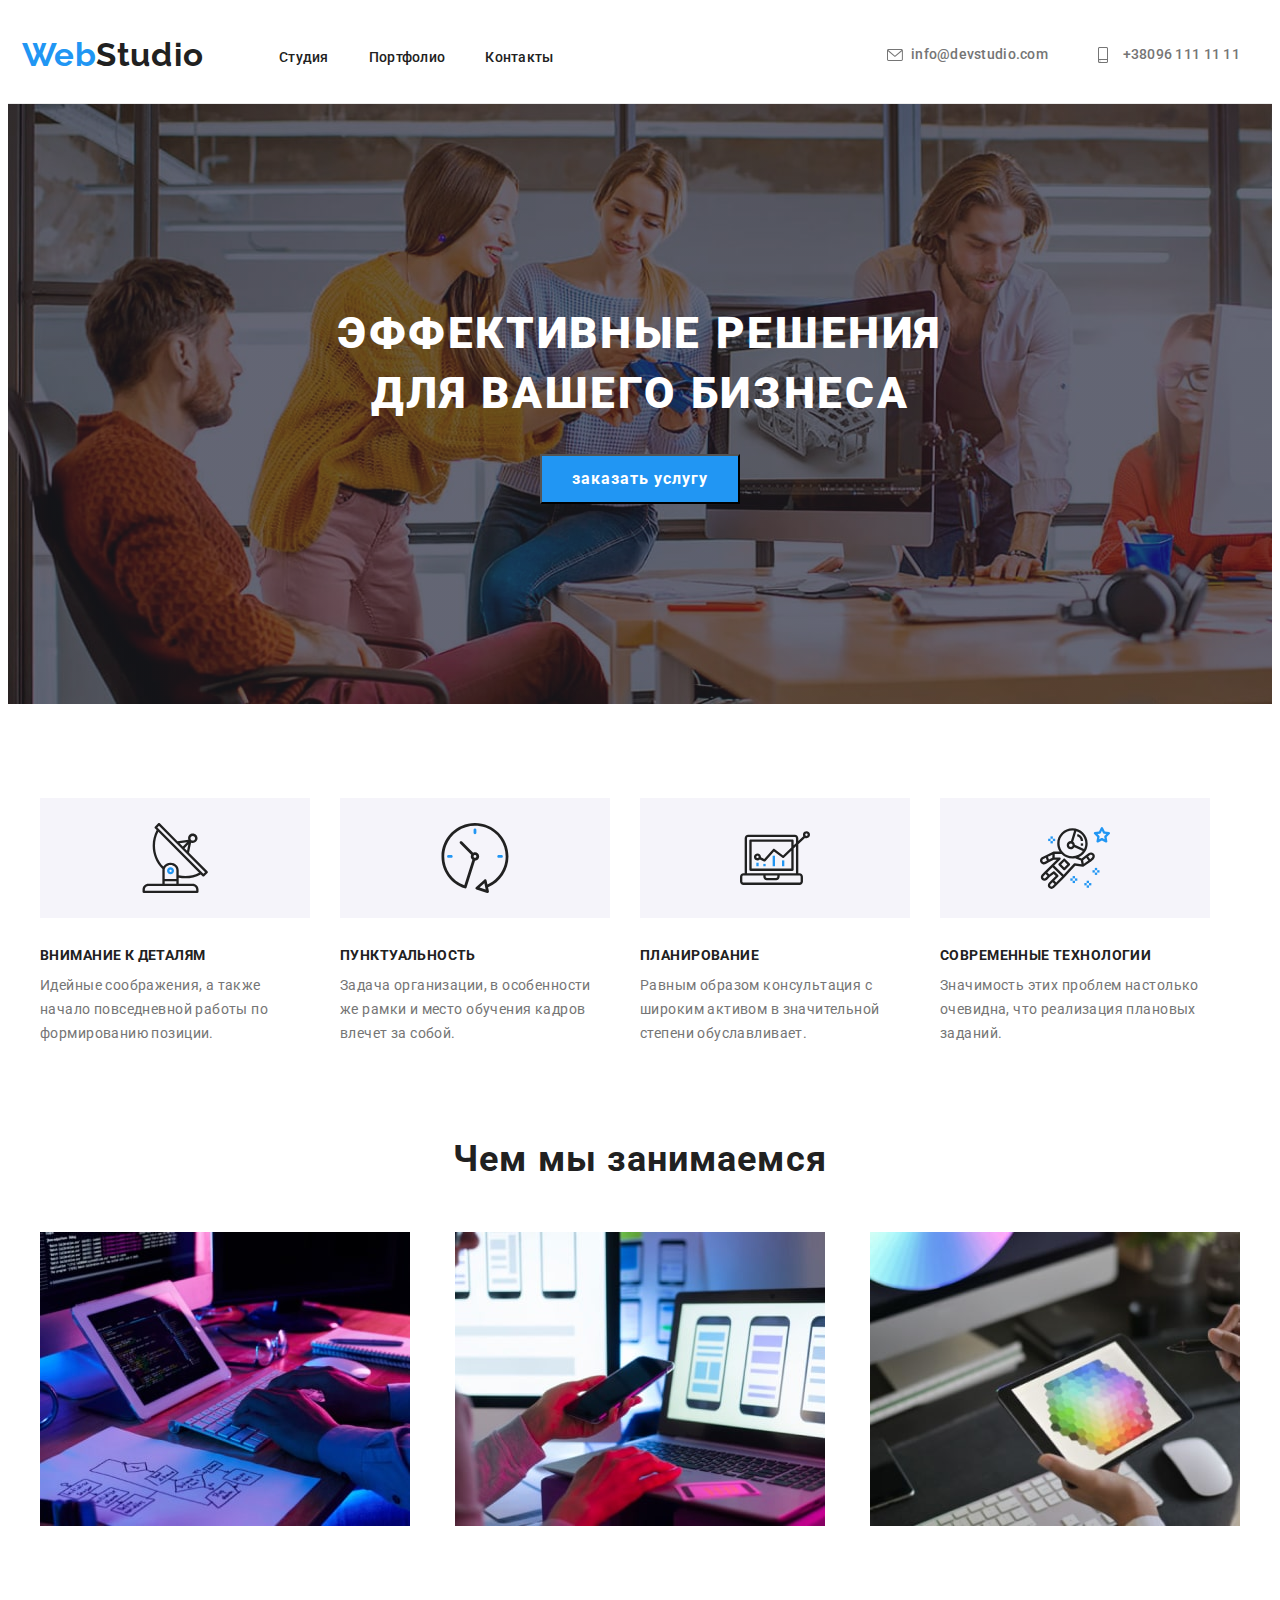
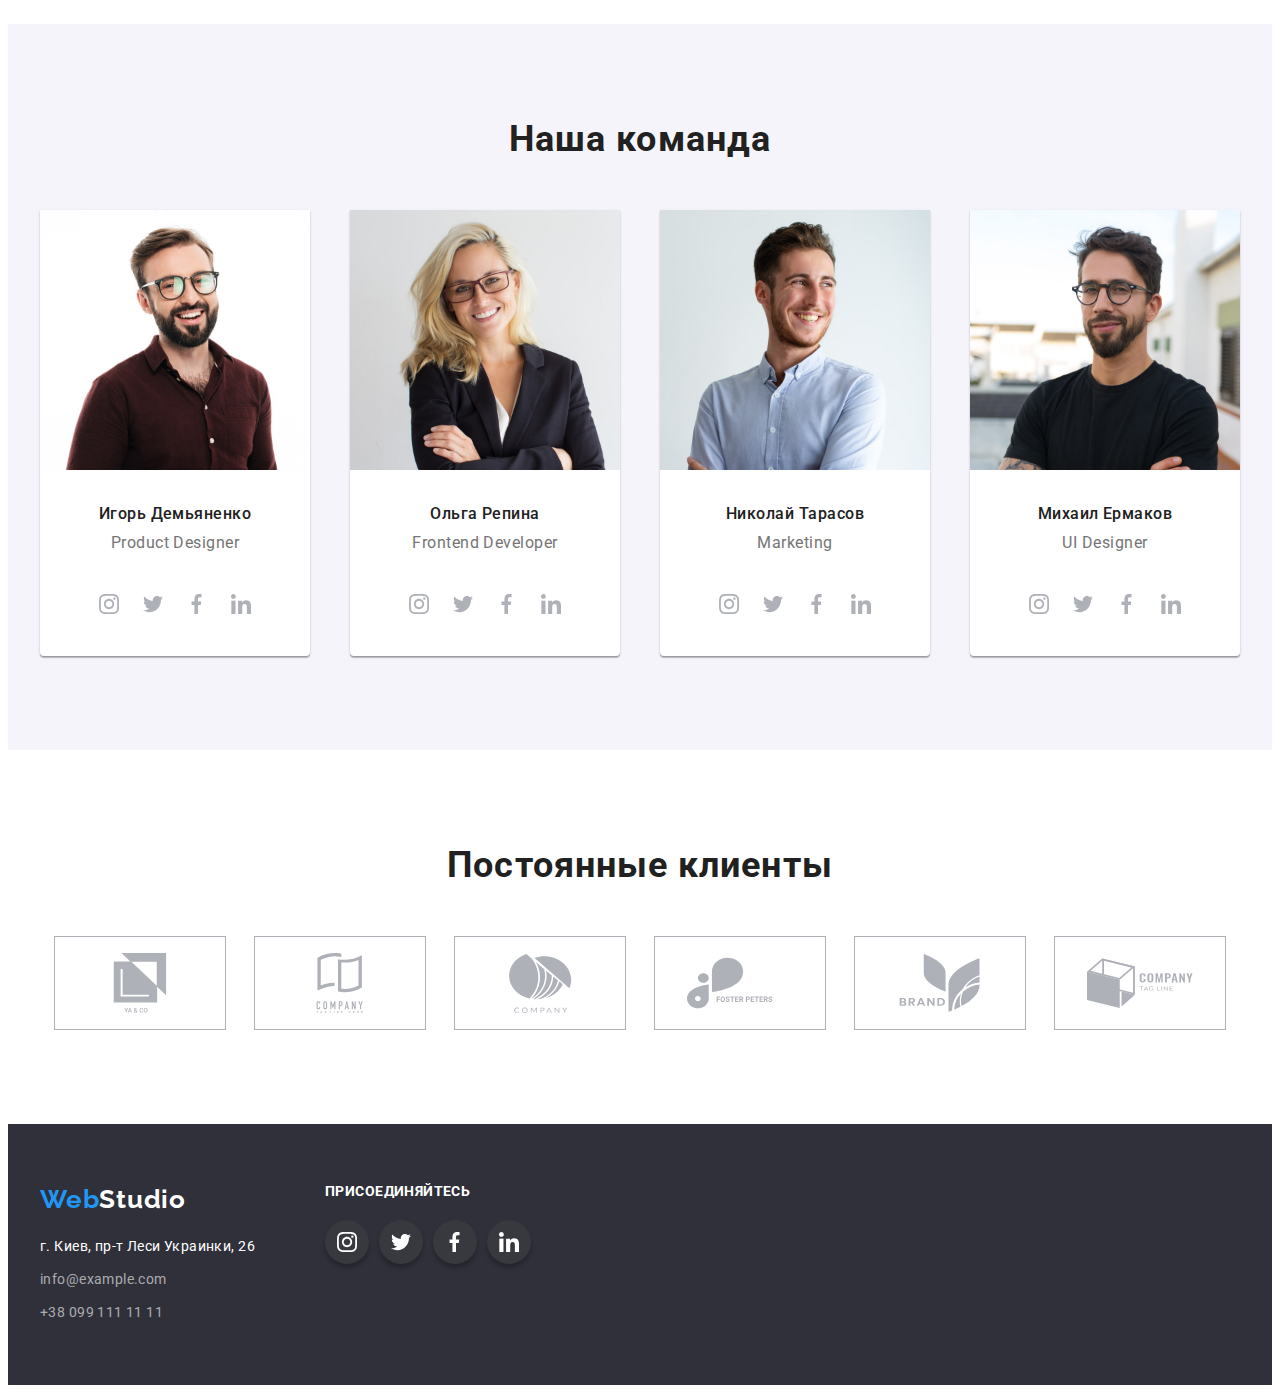
==== index.html @ 442c3318 "Скопіювала файли і підключила модал" ====
<!DOCTYPE html>
<html lang="ru">
<head>
    <meta charset="UTF-8">
    <meta http-equiv="X-UA-Compatible" content="IE=edge">
    <meta name="viewport" content="width=device-width, initial-scale=1.0">
    <title>Document</title>
    <link rel="preconnect" href="https://fonts.googleapis.com">
    <link rel="preconnect" href="https://fonts.gstatic.com" crossorigin>
    <link href="https://fonts.googleapis.com/css2?family=Raleway:wght@700&family=Roboto:wght@400;500;700;900&display=swap" rel="stylesheet">
    <link rel="stylesheet" href="https://cdnjs.cloudflare.com/ajax/libs/modern-normalize/1.1.0/modern-normalize.min.css"
                integrity="sha512-wpPYUAdjBVSE4KJnH1VR1HeZfpl1ub8YT/NKx4PuQ5NmX2tKuGu6U/JRp5y+Y8XG2tV+wKQpNHVUX03MfMFn9Q=="
                crossorigin="anonymous" referrerpolicy="no-referrer" />
    <link rel="stylesheet" href="./css/style.css"/>
</head>
<body>
        <!--page header-->
    <header class="header">
                <!-- Main navigation -->
        <div class="container">
        <nav class="header-navigation">
            <a class="header-logo link" lang="en" href="./index.html"><span>Web</span>Studio</a>
            <div class="main-navigation">
            <ul class="header-list list">
                <li class="header-item">
                   <a class="header-link link" href="./index.html">Студия</a>  
                </li>
                <li class="header-item">
                    <a class="header-link link" href="./portfolio.html">Портфолио</a> 
                </li>
                <li class="header-item">
                    <a class="header-link link" href="">Контакты</a> 
                </li>
            </ul>
            </div>
        </nav>
        <div class="header-right">
            <a class="header-mail header-link link" href="mailgo:info@devstudio.com">
                <svg class="icon-mail" width="16" height="12">
                    <use href="./img/sprite.svg#icon-envelope-hover">
                    </use>
                </svg>
                info@devstudio.com</a>
            <a class="header-tel header-link link" href="tell:+380961111111">
                <svg class="icon-tel" width="10" height="16">
                    <use href="./img/sprite.svg#icon-smartphone">
                    </use>
                </svg> +38096 111 11 11</a>
        </div>
        </div>
    </header>
        <!-- unique page content -->
    <main>
        <!-- hero -->
        <section class="hero">
            <div class="container hero-container">
                <h1 class="hero-title">Эффективные решения для вашего бизнеса</h1>
                <button class="hero-button btn" type="button">заказать услугу</button>
            </div>
        </section>
        <!-- features section -->
        <section class="features">
            <div class="container features-container">
            <ul class="features-list list">
                <li class="features-items">
                    <div class="container-icon-feature">
                        <svg class="icon-features" width="70" height="70">
                            <use href="./img/sprite.svg#icon-antenna">
                            </use>
                        </svg>
                    </div>
                    <h3 class="features-title">Внимание к деталям</h3>
                    <p class="features-text">Идейные соображения, а также начало повседневной работы по формированию позиции.</p>
                </li>
                <li class="features-items">
                    <div class="container-icon-feature">
                        <svg class="icon-features" width="70" height="70">
                            <use href="./img/sprite.svg#icon-clock">
                            </use>
                        </svg>
                    </div>
                    <h3 class="features-title">Пунктуальность</h3> 
                    <p class="features-text">Задача организации, в особенности же рамки и место обучения кадров влечет за собой.</p>
                </li>
                <li class="features-items">
                    <div class="container-icon-feature">
                        <svg class="icon-features" width="70" height="70">
                            <use href="./img/sprite.svg#icon-diagram">
                            </use>
                        </svg>
                    </div>
                    <h3 class="features-title">Планирование</h3>  
                    <p class="features-text">Равным образом консультация с широким активом в значительной степени обуславливает.</p>
                </li>
                <li class="features-items">
                    <div class="container-icon-feature">
                        <svg class="icon-features" width="70" height="70">
                            <use href="./img/sprite.svg#icon-astronaut">
                            </use>
                        </svg>
                    </div>
                    <h3 class="features-title">Современные технологии</h3>
                    <p class="features-text">Значимость этих проблем настолько очевидна, что реализация плановых заданий.</p> 
                </li>
            </ul>
            </div>     
        </section>
        <!-- images section -->
        <section class="images">
            <div class="container images-container">
            <h2 class="images-title">Чем мы занимаемся</h2>
            <ul class="images-list list">
                <li class="images-item"><img src="./img/img1-min.jpg" alt="Блок схема і процес написання коду" Width="370" Height="294"></li>
                <li class="images-item"><img src="./img/img2-min.jpg" alt="Смартфон підключений до ноутбука" Width="370" Height="294"></li>
                <li class="images-item"><img src="./img/img3-min.jpg" alt="Кольорова палітра на планшеті" Width="370" Height="294"></li>
            </ul>
        </div>
        </section>
        <!-- team section -->
        <section class="team-section">
            <div class="container team-container">
            <h2 class="team-title">Наша команда</h2>
            <ul class="team-list list">
                <li class="team-item">
                    <img src="./img/img-min.jpg" alt="Игорь Демьяненко" width="270" height="260">
                    <div class="team-name-container">
                        <h3 class="team-name">Игорь Демьяненко</h3>
                        <p class="team-position" lang="en">Product Designer</p>
                    </div>
                    <ul class="icon-list list">
                        <li>
                            <a class="icon-group"a class="icon-group" href="https://www.instagram.com"><svg class="group" width="20" height="20">
                                <use href="./img/sprite.svg#icon-instagram">
                                </use>
                            </svg></a>
                        </li>
                        <li>
                            <a class="icon-group" href="https://www.twitter.com"><svg class="group" width="20" height="20">
                                <use href="./img/sprite.svg#icon-twitter">
                                </use>
                            </svg></a>
                        </li>
                        <li>
                            <a class="icon-group" href="https://www.facebook.com"><svg class="group" width="20" height="20">
                                <use href="./img/sprite.svg#icon-Vector">
                                </use>
                            </svg></a>
                        </li>
                        <li>
                            <a class="icon-group" href="https://www.linkedin.com"><svg class="group" width="20" height="20">
                                <use href="./img/sprite.svg#icon-linkedin">
                                </use>
                            </svg></a>
                        </li>
                    </ul>
                </li>
                <li class="team-item">
                    <img src="./img/img4-min.jpg" alt="Ольга Репина" width="270" height="260">
                    <div class="team-name-container">
                        <h3 class="team-name">Ольга Репина</h3>
                        <p class="team-position" lang="en">Frontend Developer</p>
                    </div>
                    <ul class="icon-list list">
                        <li>
                            <a class="icon-group" href="https://www.instagram.com"><svg class="group" width="20" height="20">
                                <use href="./img/sprite.svg#icon-instagram">
                                </use>
                            </svg></a>
                        </li>
                        <li>
                            <a class="icon-group" href="https://www.twitter.com"><svg class="group" width="20" height="20">
                                <use href="./img/sprite.svg#icon-twitter">
                                </use>
                            </svg></a>
                        </li>
                        <li>
                            <a class="icon-group" href="https://www.facebook.com"><svg class="group" width="20" height="20">
                                <use href="./img/sprite.svg#icon-Vector">
                                </use>
                            </svg></a>
                        </li>
                        <li>
                            <a class="icon-group" href="https://www.linkedin.com"><svg class="group" width="20" height="20">
                                <use href="./img/sprite.svg#icon-linkedin">
                                </use>
                            </svg></a>
                        </li>
                    </ul>
                </li>
                <li class="team-item">
                    <img src="./img/img5-min.jpg" alt="Николай-Тарасов" width="270" height="260">
                    <div class="team-name-container">
                        <h3 class="team-name">Николай Тарасов</h3>
                        <p class="team-position">Marketing</p>
                    </div>
                    <ul class="icon-list list">
                        <li>
                            <a class="icon-group" href="https://www.instagram.com"><svg class="group" width="20" height="20">
                                <use href="./img/sprite.svg#icon-instagram">
                                </use>
                            </svg></a>
                        </li>
                        <li>
                            <a class="icon-group" href="https://www.twitter.com"><svg class="group" width="20" height="20">
                                <use href="./img/sprite.svg#icon-twitter">
                                </use>
                            </svg></a>
                        </li>
                        <li>
                            <a class="icon-group" href="https://www.facebook.com"><svg class="group" width="20" height="20">
                                <use href="./img/sprite.svg#icon-Vector">
                                </use>
                            </svg></a>
                        </li>
                        <li>
                            <a class="icon-group" href="https://www.linkedin.com"><svg class="group" width="20" height="20">
                                <use href="./img/sprite.svg#icon-linkedin">
                                </use>
                            </svg></a>
                        </li>
                    </ul>
                </li>
                <li class="team-item">
                    <img src="./img/img6-min.jpg" alt="Михаил Ермаков" width="270" height="260">
                    <div class="team-name-container">
                        <h3 class="team-name">Михаил Ермаков</h3>
                        <p class="team-position">UI Designer</p>
                    </div>
                    <ul class="icon-list list">
                        <li>
                            <a class="icon-group" href="https://www.instagram.com"><svg class="group" width="20" height="20">
                                <use href="./img/sprite.svg#icon-instagram">
                                </use>
                            </svg></a>
                        </li>
                        <li>
                            <a class="icon-group" href="https://www.twitter.com"><svg class="group" width="20" height="20">
                                <use href="./img/sprite.svg#icon-twitter">
                                </use>
                            </svg></a>
                        </li>
                        <li>
                            <a class="icon-group" href="https://www.facebook.com"><svg class="group" width="20" height="20">
                                <use href="./img/sprite.svg#icon-Vector">
                                </use>
                            </svg></a>
                        </li>
                        <li>
                            <a class="icon-group" href="https://www.linkedin.com"><svg class="group" width="20" height="20">
                                <use href="./img/sprite.svg#icon-linkedin">
                                </use>
                            </svg></a>
                        </li>
                    </ul>
                </li>
            </ul>
        </div>
        </section>
        <section>
            <div class="container-customers container">
                <h2 class="customers-tittle">Постоянные клиенты</h2>
                <ul class="customers-list list">
                    <li class="customers-item">
                        <a class="icon-group-customers" href="">
                            <svg class="group" width="106" height="60";><use href="./img/sprite.svg#icon-group2"></use></svg>
                        </a>
                    </li>
                    <li class="customers-item">
                        <a class="icon-group-customers" href="">
                            <svg class="group" width="106" height="60"><use href="./img/sprite.svg#icon-group3"></use></svg>
                        </a>
                    </li>
                    <li class="customers-item">
                        <a class="icon-group-customers" href="">
                            <svg class="group" width="106" height="60"><use href="./img/sprite.svg#icon-group4"></use></svg>
                        </a>
                    </li>
                    <li class="customers-item">
                        <a class="icon-group-customers" href="">
                            <svg class="group" width="106" height="60"><use href="./img/sprite.svg#icon-group5"></use></svg>
                        </a>
                    </li>
                    <li class="customers-item">
                        <a class="icon-group-customers" href="">
                            <svg class="group" width="106" height="60"><use href="./img/sprite.svg#icon-group6"></use></svg>
                        </a>
                    </li>
                    <li class="customers-item">
                        <a class="icon-group-customers" href="">
                            <svg class="group" width="106" height="60"><use href="./img/sprite.svg#icon-group7"></use></svg>
                        </a>
                    </li>
                </ul>
            </div>
        </section>
    </main>
    <footer class="contacts">
        <div class="container contacts-container">
            <div class="container-footer">
                <a class="contacts-logo link" lang="en" href="./index.html"><span>Web</span>Studio</a>
                <address>
                    <ul class="contacts-list list"> 
                        <li class="contacts-items"><a class="contacts-address link" href="">г. Киев, пр-т Леси Украинки, 26</a></li>
                        <li class="contacts-items"><a class="contacts-link link" href="mailgo:info@example.com">info@example.com</a></li>
                        <li class="contacts-items"><a class="contacts-link link" href="tel:+380991111111">+38 099 111 11 11</a></li>
                    </ul>
                </address>
            </div>
            <div class="container-footer-name">
                <h2 class="name-footer">присоединяйтесь</h2>
                <ul class="icon-list-footer list">
                    <li class="footer-items">
                        <a class="footer-link link" href="https://www.instagram.com"><svg class="icon-instagram icon" width="20" height="20">
                            <use href="./img/sprite.svg#icon-instagram">
                            </use>
                        </svg></a>
                    </li>
                    <li class="footer-items">
                        <a class="footer-link link" href="https://www.twitter.com"><svg class="icon-twitter icon" width="20" height="20">
                            <use href="./img/sprite.svg#icon-twitter">
                            </use>
                        </svg></a>
                    </li>
                    <li class="footer-items">
                        <a class="footer-link link" href="https://www.facebook.com"><svg class="icon-facebook icon" width="20" height="20">
                            <use href="./img/sprite.svg#icon-Vector">
                            </use>
                        </svg></a>
                    </li>
                    <li class="footer-items">
                        <a class="footer-link link" href="https://www.linkedin.com"><svg class="icon-linkedin icon" width="20" height="20">
                            <use href="./img/sprite.svg#icon-linkedin">
                            </use>
                        </svg></a>
                    </li>
                </ul>
            </div>
        </div>
    
    </footer>
    <script src="./js/modal.js"></script>
</body>
</html>
---- css/style.css ----
p, h1, h2, h3, h4 {
  margin-top: 0;
  margin-bottom: 0;
}
ul {
  margin-top: 0;
  margin-bottom: 0;
  padding-left: 0;
}
:root {
  --primery-background-color:#FFFFFF;
  --secondary-background-color:#E5E5E5;
  --hero-footer-background-color:#2F303A;
  --main-title-color: #FFFFFF;
  --secondary-title-color:  #212121;
  --main-text-color:  #757575;
  --accent-color:#2196F3;
}
body {
  font-family: "Roboto", sans-serif;
}
ul {
  margin-top: 0;
  margin-bottom: 0;
  padding-left: 0;
}
section {
  padding-top: 94px;
  padding-bottom: 94px;
}
.header {
padding-top: 32px;
padding-bottom: 32px;
display: flex;

border-bottom: 1px solid #ECECEC;
} 
.container {
  width: 1200px;
  padding-left: 15px;
  padding-right: 15px;
  margin: 0 auto;
}
.header .container {
  display: flex;
  align-items: center;
}
.header-navigation {
  display: flex;
  align-items: center;
}
.header-item:not(:last-child) {
  margin-right: 40px;
}
.list {
  list-style: none;
}
.link {
  text-decoration: none;
}

.header-logo {
  font-family: Raleway;
  font-weight: bold;
font-size: 26px;
line-height: 1.19;
letter-spacing: 0.03em;

color: var(--secondary-title-color);
margin-right: 93px;
transform: scale(1.25);
}

.main-navigation {
  width: 294px;
height: 16px;

}
.header-list {
  display: flex;
  align-items: center;
}
.header-item
.header-link {
font-weight: 500;
font-size: 14px;
line-height: 1.14;
letter-spacing: 0.02em;

color: var(--secondary-title-color);
}
.header-link:hover,
.header-link:focus {
color: var(--accent-color);
}
.header-right {
  margin-left: auto;
  display: flex;
  align-items: center;
  
}
.icon-tel,
.icon-mail {
  fill: currentColor;
}
.header-tel {
  display: flex;
  align-items: center;
font-weight: 500;
font-size: 14px;
line-height: 1.14;
letter-spacing: 0.02em;

color: var(--main-text-color);
width: 142px;
justify-content: space-between;
}
.header-mail {
  display: flex;
  align-items: center;
  font-weight: 500;
  font-size: 14px;
  line-height: 1.14;
  letter-spacing: 0.02em;
  
  color: var(--main-text-color) ;
  width: 161px;
justify-content: space-between;
  margin-right: 50px;
  }
  
.hero {
  
  display: flex;
  padding-top: 200px;
  padding-bottom: 200px;
  background-image: linear-gradient(rgba(47, 48, 58, 0.4), rgba(47, 48, 58, 0.4)),  url(../img/fon-min.jpg);
}
.hero-container {
display: flex;
flex-direction: column;
align-items: center;
justify-content: center;
}
.hero-title {
  font-weight: 900;
font-size: 44px;
line-height: 1.36;
text-align: center;
letter-spacing: 0.06em;
text-transform: uppercase;

color: var(--main-title-color);
width: 696px;
height: 120px;
}
.hero-button {
  font-family: Roboto;
font-style: normal;
  background-color: var(--accent-color);
  font-weight: bold;
font-size: 16px;
line-height: 1.87;
text-align: center;
letter-spacing: 0.06em;
cursor: pointer;

color: var(--main-title-color);
width: 200px;
height: 50px;
margin-top: 30px;
}
.features {
  background-color: var(--primery-background-color);
  display: flex;
  padding-bottom: 92px;
}
.features-container {
  display: flex;
}

.features-items:not(:last-child) {
  margin-right: 30px;
}
.features-list  {
  display: flex;

}
.features-title {
  font-weight: bold;
font-size: 14px;
line-height: 1.14;
letter-spacing: 0.03em;
text-transform: uppercase;

color: var(--secondary-title-color);
margin-bottom: 10px;
}
.features-items {
  width: 270px;
flex-direction: column;
}
.container-icon-feature {
  display: flex;
  width: 100%;
  justify-content: center;
  background-color: #F5F4FA; 
  margin-bottom: 30px;
}
.icon-features {
  display: flex;
  margin: 25px auto;
}
.features-text {
  font-size: 14px;
line-height: 1.71;
letter-spacing: 0.03em;

color: var(--main-text-color);
}
.images {
  display: flex;
  padding-top: 0px;
}
.images-list {
  display: flex;
  justify-content: space-between;
}
.images-title {
  font-weight: bold;
  font-size: 36px;
  line-height: 1.17;
  text-align: center;
  letter-spacing: 0.03em;
  
  color: var(--secondary-title-color);
  margin-bottom: 52px;
}

.team-section {
  background-color: #F5F4FA;
display: flex;
}
.team-list {
  display: flex;
  justify-content: space-between;
}
.team-title {
font-weight: bold;
font-size: 36px;
line-height: 1.17;
text-align: center;
letter-spacing: 0.03em;

color: var(--secondary-title-color);
margin-bottom: 50px;
}
.team-item {
  box-shadow: 0px 1px 3px rgba(0, 0, 0, 0.12), 0px 1px 1px rgba(0, 0, 0, 0.14), 0px 2px 1px rgba(0, 0, 0, 0.2);
border-radius: 0px 0px 4px 4px;
background-color: #FFFFFF;
}
.team-name-container {
  padding-top: 30px;
  padding-bottom: 30px;
  align-content: center;
}
.team-name {
  font-weight: 500;
font-size: 16px;
line-height: 1.19;
text-align: center;
letter-spacing: 0.03em;

color: var(--secondary-title-color);
margin-bottom: 10px;
}
.team-position {
  font-size: 16px;
line-height: 1.19;
text-align: center;
letter-spacing: 0.03em;

color: var(--main-text-color);
}
.icon-list {
  display: flex;
  width: 206px;
  justify-content: center;
  align-items: center;
  margin-left: 32px;
  margin-bottom: 30px;
}
.icon-group:hover,
.icon-group:focus {
color: var(--main-title-color);
background-color: var(--accent-color);
}
.icon-group {
  display: flex;
  color: #AFB1B8;
  width: 44px;
  height: 44px;
  justify-content: center;
  align-items: center;
  border-radius: 50%;
}
.container-customers {
justify-content: center;
align-items: flex-start;
}
.customers-tittle {
  font-weight: bold;
  font-size: 36px;
  line-height: 1.17;
  text-align: center;
  letter-spacing: 0.03em;

color: var(--secondary-title-color);
margin-bottom: 50px;
}
.customers-list {
  display: flex;
  justify-content: space-around;
}
.icon-group-customers:focus,
.icon-group-customers:hover {
  color: var(--accent-color);
  border: 1px solid var(--accent-color);
}
.icon-group-customers {
  display: flex;
  color: #AFB1B8;
  width: 170px;
  height: 92px;
  border: 1px solid #AFB1B8;
  justify-content: center;
  align-items: center;
}
.group {
  fill: currentColor;
}
/* нижня частина студії */
.contacts {
  background-color: var(--hero-footer-background-color);
display: flex;
padding-top: 60px;
padding-bottom: 60px;
}
.contacts-container {
  display: flex;   
}
.container-footer{
  flex-direction: column;
}
.contacts-address {
  font-style: normal;
  font-size: 14px;
line-height: 1.71;
letter-spacing: 0.03em;

color: var(--main-title-color);
}
.contacts-items:not(:last-child) {
  margin-bottom: 9px;
}
.contacts-link {
  font-style: normal;
  font-size: 14px;
line-height: 1.71;
letter-spacing: 0.03em;

color: rgba(255, 255, 255, 0.6);
}
.contacts-link:hover,
.contacts-link:focus {
color: var(--accent-color);
}
.contacts-logo {
  display: flex;
  font-family: Raleway;
  font-weight: bold;
font-size: 26px;
line-height: 1.19;
letter-spacing: 0.03em;

color: var(--main-title-color);
width: 145px;
height: 31px;
margin-bottom: 20px;
}
span {
  color: var(--accent-color);
}
.container-footer-name {
  display: flex;
  flex-direction: column;
  width: 206px;
  margin-left: 70px;
}
.name-footer {
  display: flex;
  margin-bottom: 20px;
  font-weight: bold;
  font-size: 14px;
  line-height: 1.14;
  letter-spacing: 0.03em;
  text-transform: uppercase;
  color: var(--primery-background-color);
}
.icon-list-footer {
  display: flex;
  width: 206px;
  justify-content: space-between;
}
.footer-items {
  display: flex;
}
.footer-items::not(:last-child) {
    margin-right: 10px;
}
.footer-link:hover,
.footer-link:focus {
  background-color: var(--accent-color);
}
  .footer-link {
    display: flex;
  color: var(--primery-background-color);
  width: 44px;
  height: 44px;
  justify-content: center;
  align-items: center;
  border-radius: 50%;
  box-shadow: 0px 4px 4px 0px #00000040;
  background-color: #38393f;
}
.icon {
  fill: currentColor;
}
/* головна портфоліо */
.portfolio-hero {
display: flex;
}

.portfolio-container {
display: flex;
flex-direction: column;
align-items: center;
}
.portfolio-hero-list {
  display: flex;
}
.portfolio-hero-item:not(:last-child) {
  margin-right: 8px;
}
.portfolio-hero-button:focus,
.portfolio-hero-button:hover {
  color: var(--main-title-color);
  background-color: var(--accent-color);
}
.portfolio-hero-button {
  font-family: Roboto;
  font-style: normal; 
  font-weight: 500;
font-size: 16px;
line-height: 1.62;
text-align: center;
letter-spacing: 0.03em;
cursor: pointer;
color: var(--secondary-title-color);
flex-direction: column;
padding: 6px 22px;
}
.our-products-list {
  display: flex;
  flex-wrap: wrap;
  margin-top: 34px;
}
.our-products-item:hover {
  background: #FFFFFF;
  box-sizing: border-box;
  box-shadow: 0px 1px 1px rgba(0, 0, 0, 0.12), 0px 4px 4px rgba(0, 0, 0, 0.06), 1px 4px 6px rgba(0, 0, 0, 0.16);
}
.our-products-item {
  border-bottom: 1px solid #EEEEEE;
  border-left: 1px solid #EEEEEE;
  border-right: 1px solid #EEEEEE;
  margin-top: 30px;
}
.our-products-item:not(:nth-child(3n)) {
  margin-right: 27px;
}
.our-title-container {
padding: 20px 24px;
}
.our-products-title {
  font-weight: bold;
font-size: 18px;
line-height: 2;
letter-spacing: 0.06em;

color: var(--secondary-title-color);
}
.our-products-text {
  font-size: 16px;
line-height: 1.87;
letter-spacing: 0.03em;

color: var(--main-text-color);

}
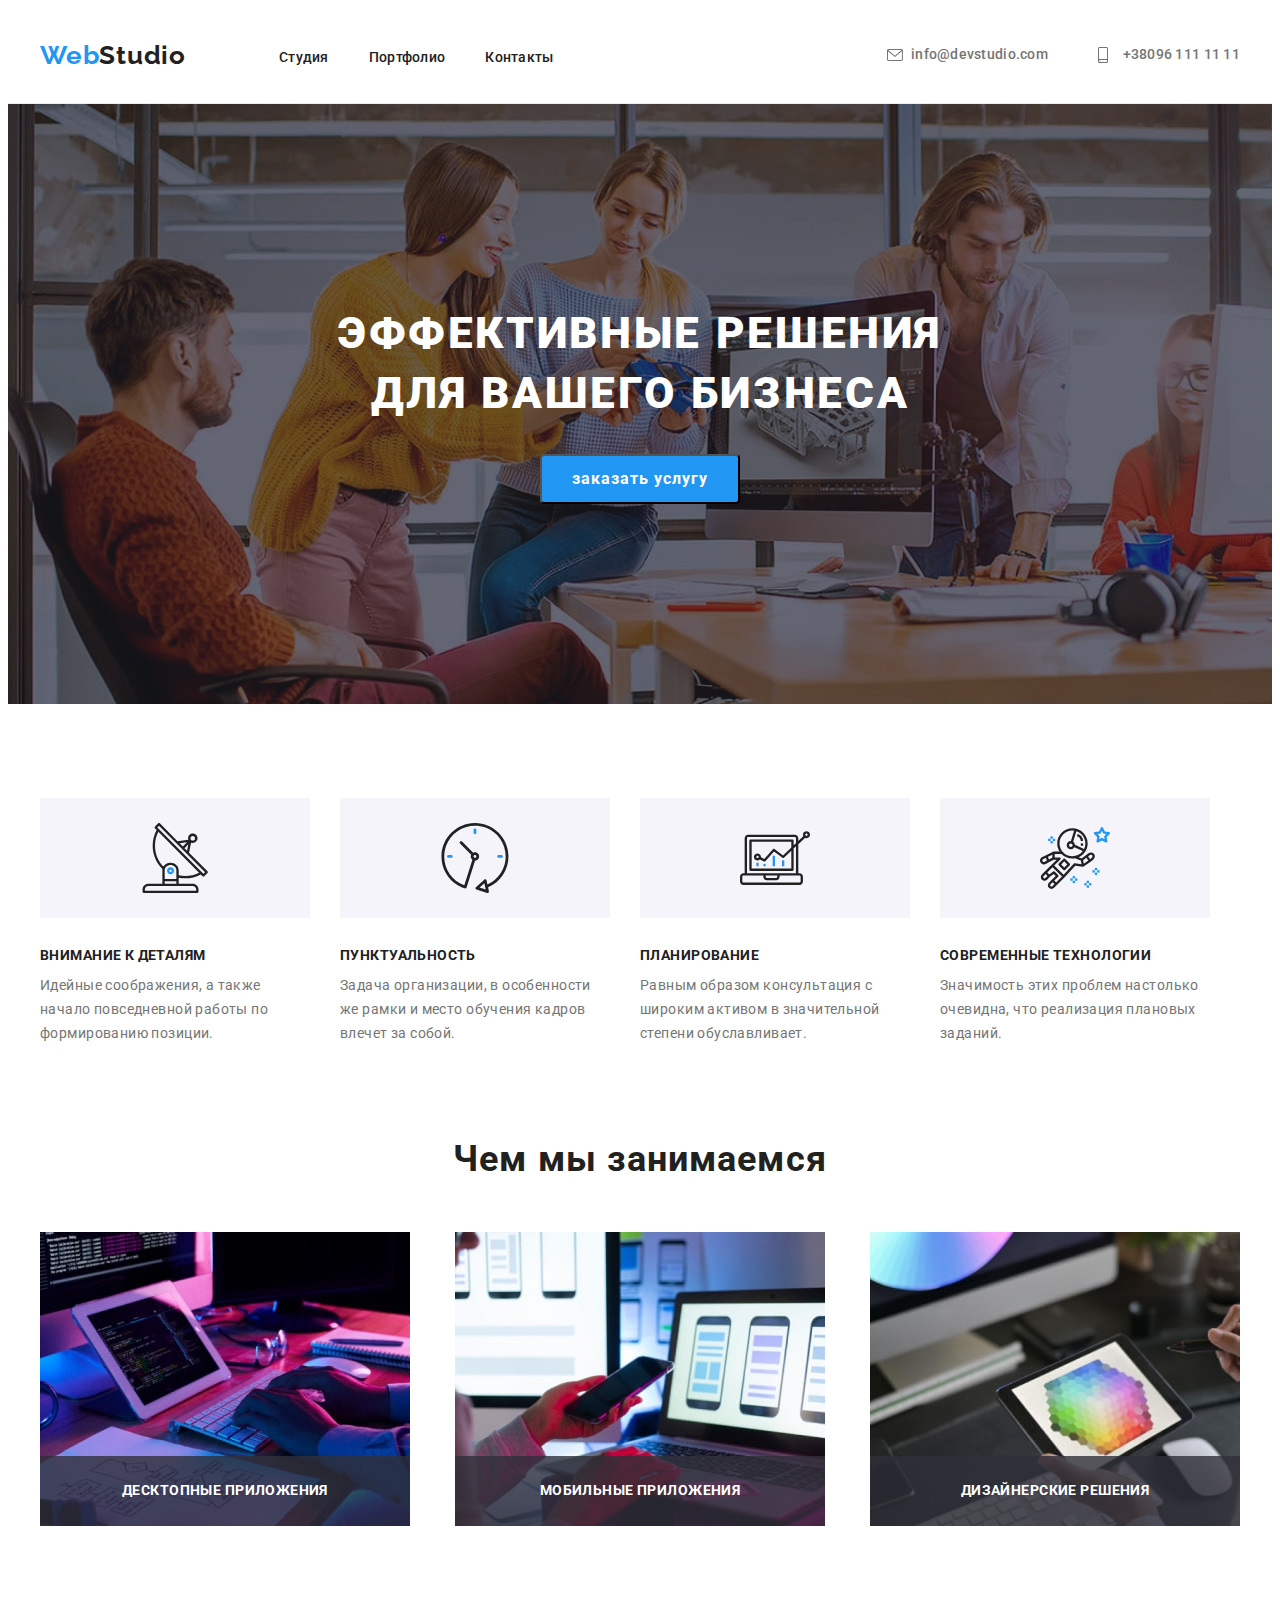
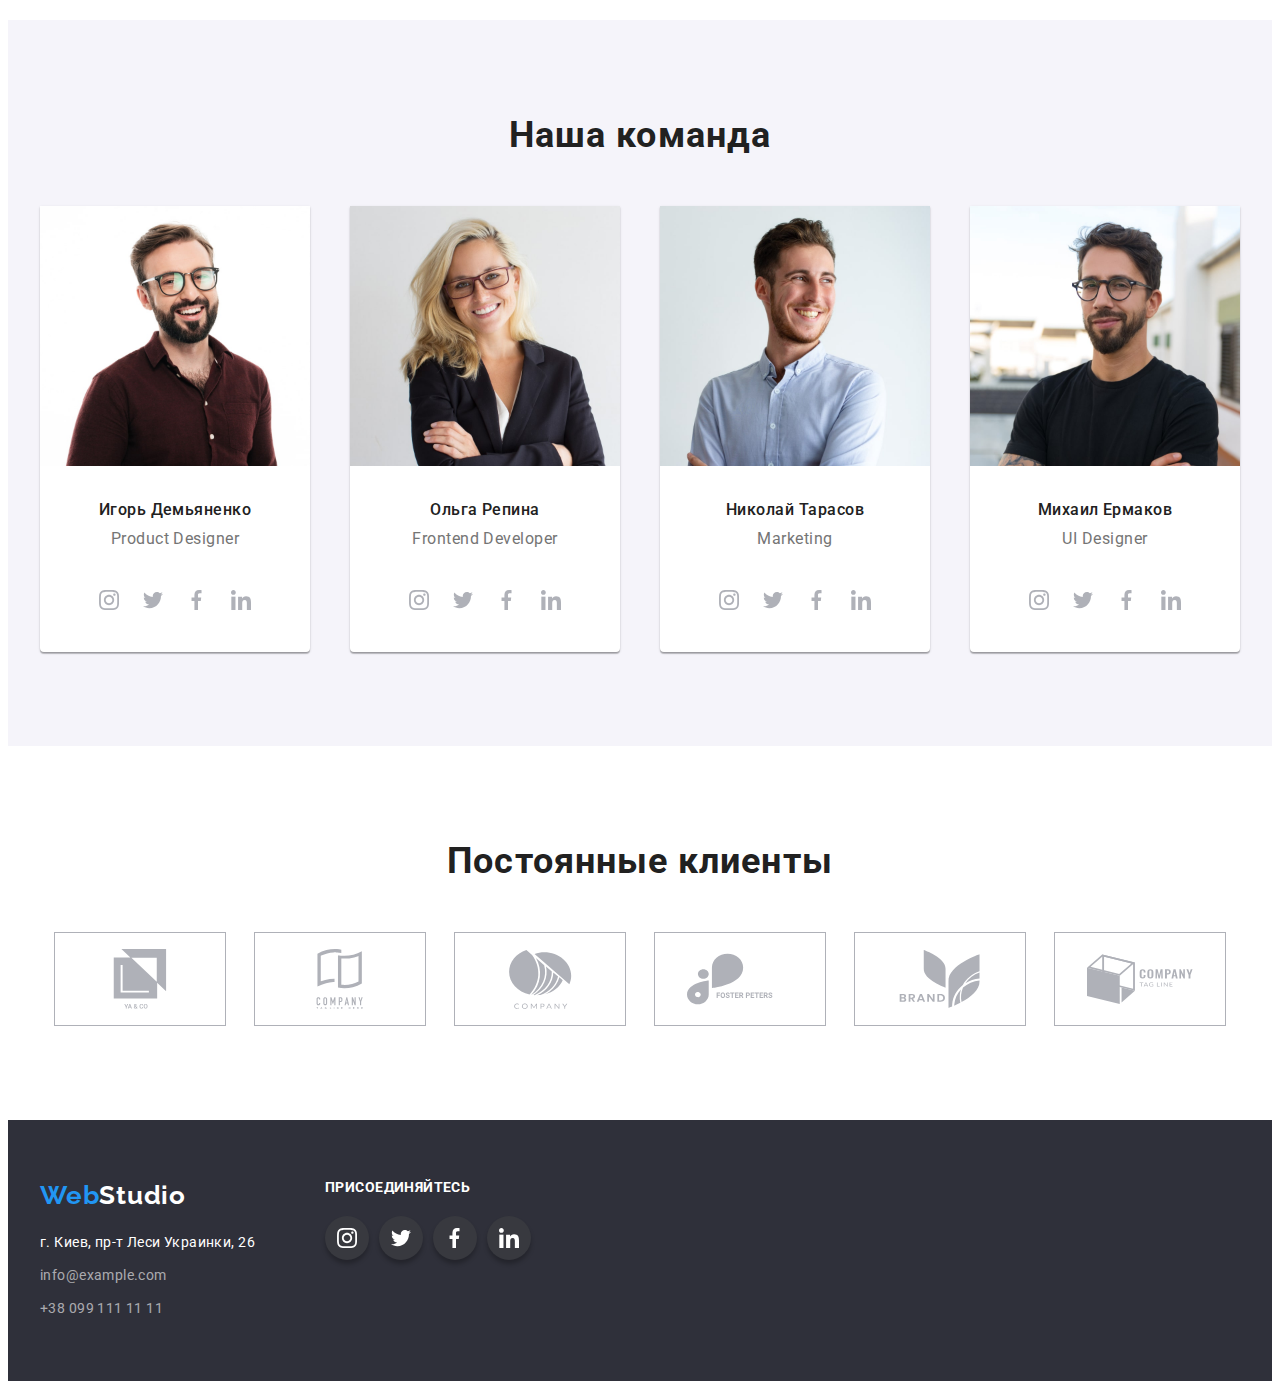
==== commit 052d7375: "Створила модальне вікно" ====
--- a/index.html
+++ b/index.html
@@ -55,7 +55,7 @@
         <section class="hero">
             <div class="container hero-container">
                 <h1 class="hero-title">Эффективные решения для вашего бизнеса</h1>
-                <button class="hero-button btn" type="button">заказать услугу</button>
+                <button class="hero-button btn" type="button" data-modal-open >заказать услугу</button>
             </div>
         </section>
         <!-- features section -->
@@ -110,9 +110,18 @@
             <div class="container images-container">
             <h2 class="images-title">Чем мы занимаемся</h2>
             <ul class="images-list list">
-                <li class="images-item"><img src="./img/img1-min.jpg" alt="Блок схема і процес написання коду" Width="370" Height="294"></li>
-                <li class="images-item"><img src="./img/img2-min.jpg" alt="Смартфон підключений до ноутбука" Width="370" Height="294"></li>
-                <li class="images-item"><img src="./img/img3-min.jpg" alt="Кольорова палітра на планшеті" Width="370" Height="294"></li>
+                <li class="images-item">
+                    <img src="./img/img1-min.jpg" alt="Блок схема і процес написання коду" Width="370" Height="294">
+                    <p class="images-text">Десктопные приложения</p>
+                </li>
+                <li class="images-item">
+                    <img src="./img/img2-min.jpg" alt="Смартфон підключений до ноутбука" Width="370" Height="294">
+                    <p class="images-text">Мобильные приложения</p>
+                </li>
+                <li class="images-item">
+                    <img src="./img/img3-min.jpg" alt="Кольорова палітра на планшеті" Width="370" Height="294">
+                    <p class="images-text">Дизайнерские решения</p>
+                </li>
             </ul>
         </div>
         </section>
@@ -338,6 +347,16 @@
         </div>
     
     </footer>
+    <div class="backdrop is-hidden" data-modal >
+        <div class="modal">
+            <button class="button-close" type="button" data-modal-close>
+                <svg class="icon-close icon" width="30" height="30">
+                    <use href="./img/sprite.svg#icon-close">
+                    </use>
+                </svg>
+            </button>
+        </div>
+    </div>
     <script src="./js/modal.js"></script>
 </body>
 </html>--- a/css/style.css
+++ b/css/style.css
@@ -8,6 +8,12 @@
   margin-bottom: 0;
   padding-left: 0;
 }
+@keyframes appear {
+  0% { top: 294px;}
+  25% { height: 25%;}
+  50% { height: 50%;}
+  100% {height: 100%S;}
+  }
 :root {
   --primery-background-color:#FFFFFF;
   --secondary-background-color:#E5E5E5;
@@ -69,9 +75,11 @@
 
 color: var(--secondary-title-color);
 margin-right: 93px;
-transform: scale(1.25);
-}
-
+transition-property: transform;
+}
+.header-logo:hover {
+  transform: scale(1.25);
+}
 .main-navigation {
   width: 294px;
 height: 16px;
@@ -165,12 +173,48 @@
 text-align: center;
 letter-spacing: 0.06em;
 cursor: pointer;
-
+border-radius: 4px;
 color: var(--main-title-color);
 width: 200px;
 height: 50px;
 margin-top: 30px;
 }
+.backdrop {
+  position: fixed;
+  height: 100%;
+  width: 100%;
+  background-color: rgba(23, 26, 36, 0.2);
+  top: 0;
+  transition: opacity 250ms, visibility 250ms;
+  display: flex;
+  align-items: center;
+  justify-content: center;
+}
+
+.modal {
+  position: absolute;
+  width: 528px;
+  height: 581px;
+  background-color: #ffffff;
+  border-radius: 5px;
+  left: 50%;
+  top: 50%;
+  transform: translate(-50%, -50%);
+}
+
+.button-close {
+  display: flex;
+  background-color: var(--primery-background-color) ;
+  position: absolute;
+  right: 8px;
+  top: 8px;
+  border: none;
+}
+.backdrop.is-hidden {
+  opacity: 0;
+  visibility: hidden;
+  pointer-events: none;
+}
 .features {
   background-color: var(--primery-background-color);
   display: flex;
@@ -226,6 +270,25 @@
 .images-list {
   display: flex;
   justify-content: space-between;
+}
+.images-item {
+  position: relative;
+  display: flex;
+}
+.images-text { 
+position: absolute;
+font-weight: bold;
+font-size: 14px;
+line-height: 1.14;
+text-align: center;
+letter-spacing: 0.03em;
+text-transform: uppercase;
+width: 100%;
+color: #FFFFFF;
+background-color: rgba(47, 48, 58, 0.8);
+padding-top: 27px ;
+padding-bottom: 27px;
+bottom: 0;
 }
 .images-title {
   font-weight: bold;
@@ -486,7 +549,36 @@
   border-bottom: 1px solid #EEEEEE;
   border-left: 1px solid #EEEEEE;
   border-right: 1px solid #EEEEEE;
+  border-radius: 4px;
   margin-top: 30px;
+}
+.product-container {
+  position: relative;
+  
+  display: flex;
+  width: 370px;
+height: 294px;
+}
+.text-product {clip-path: polygon(0px 0px, 0px 0px, 0px 0px, 0px 0px);
+  position: absolute;
+  top: 0;
+  left: 0;
+  height: 100%;
+  font-style: normal;
+  font-weight: normal;
+  font-size: 18px;
+  line-height: 1.56;
+  letter-spacing: 0.03em;
+  color: #FFFFFF;
+  background-color: rgba(33, 150, 243, 0.9);
+  padding: 63px 24px;
+}
+.text-product:hover {
+  animation-name: appear;
+  animation-duration: 1.5s;
+  animation-timing-function: linear;
+  animation-iteration-count: infinite;
+  animation-direction: reverse;
 }
 .our-products-item:not(:nth-child(3n)) {
   margin-right: 27px;
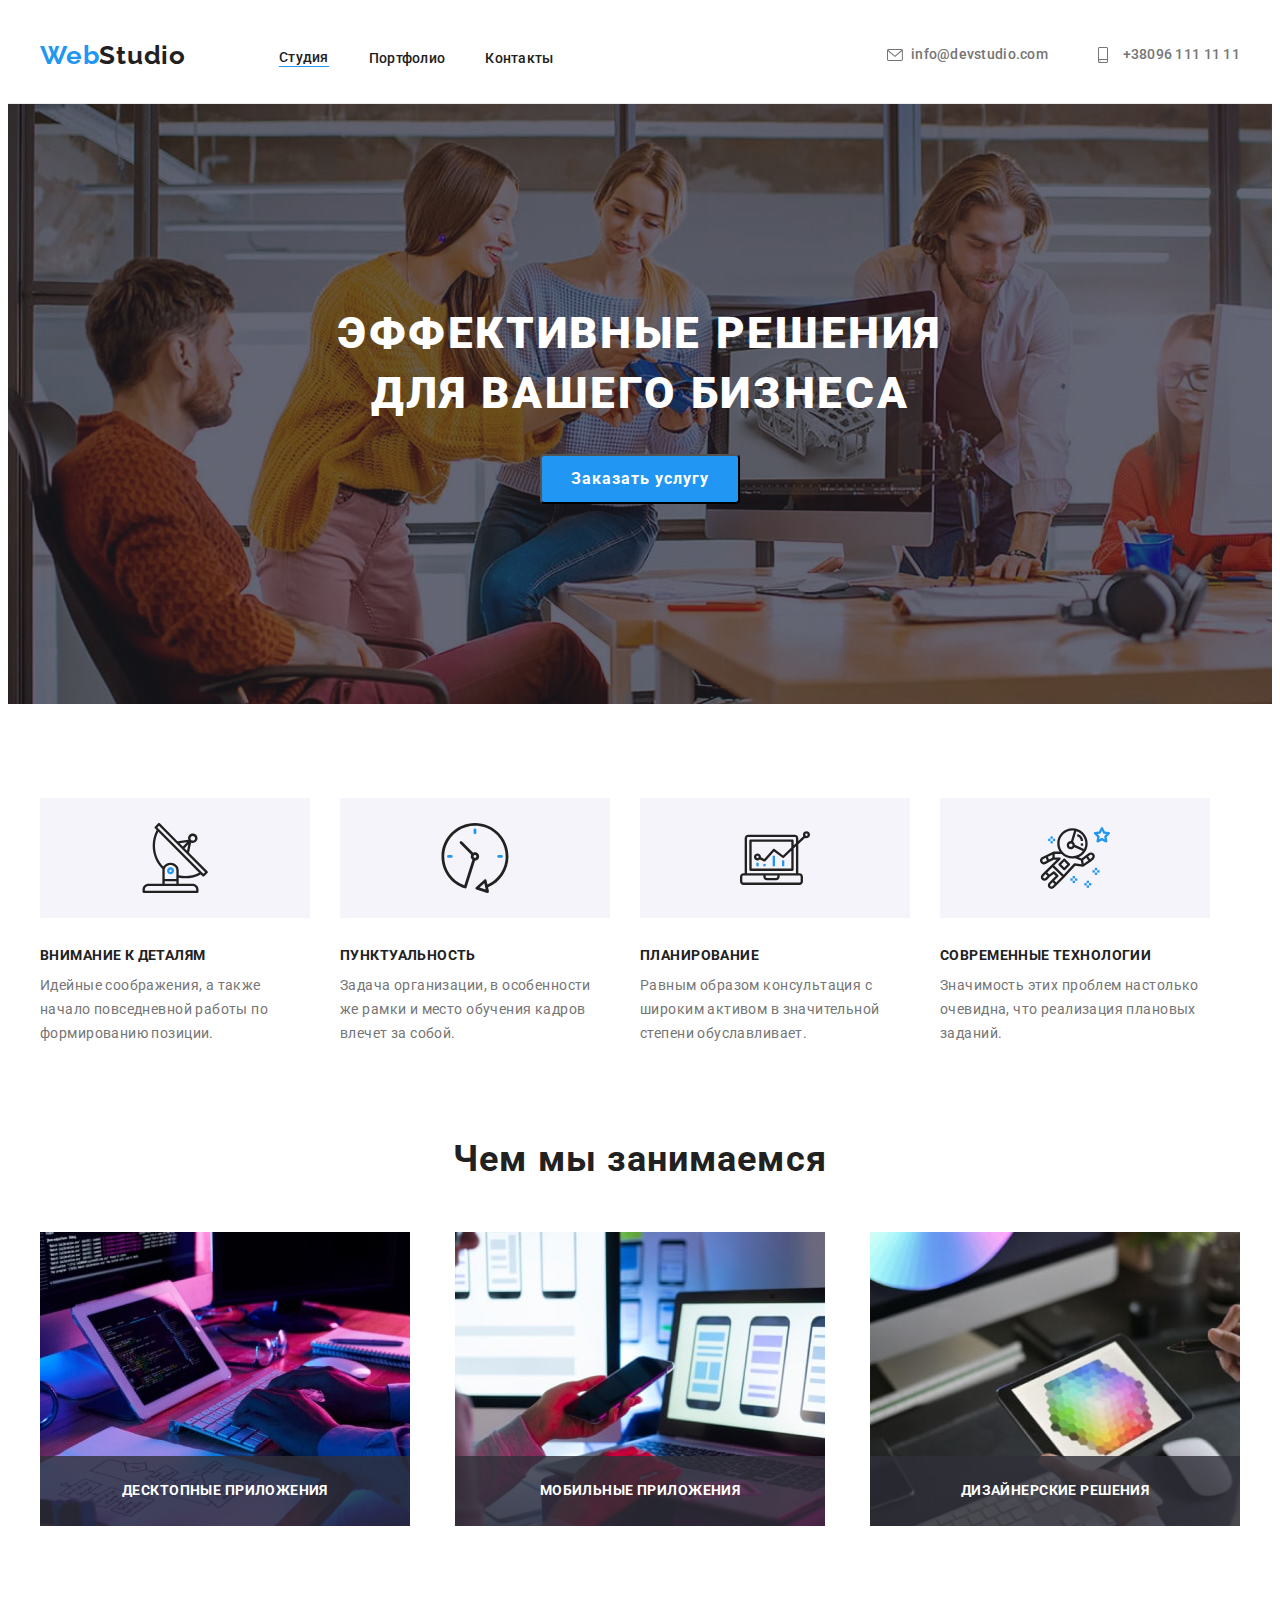
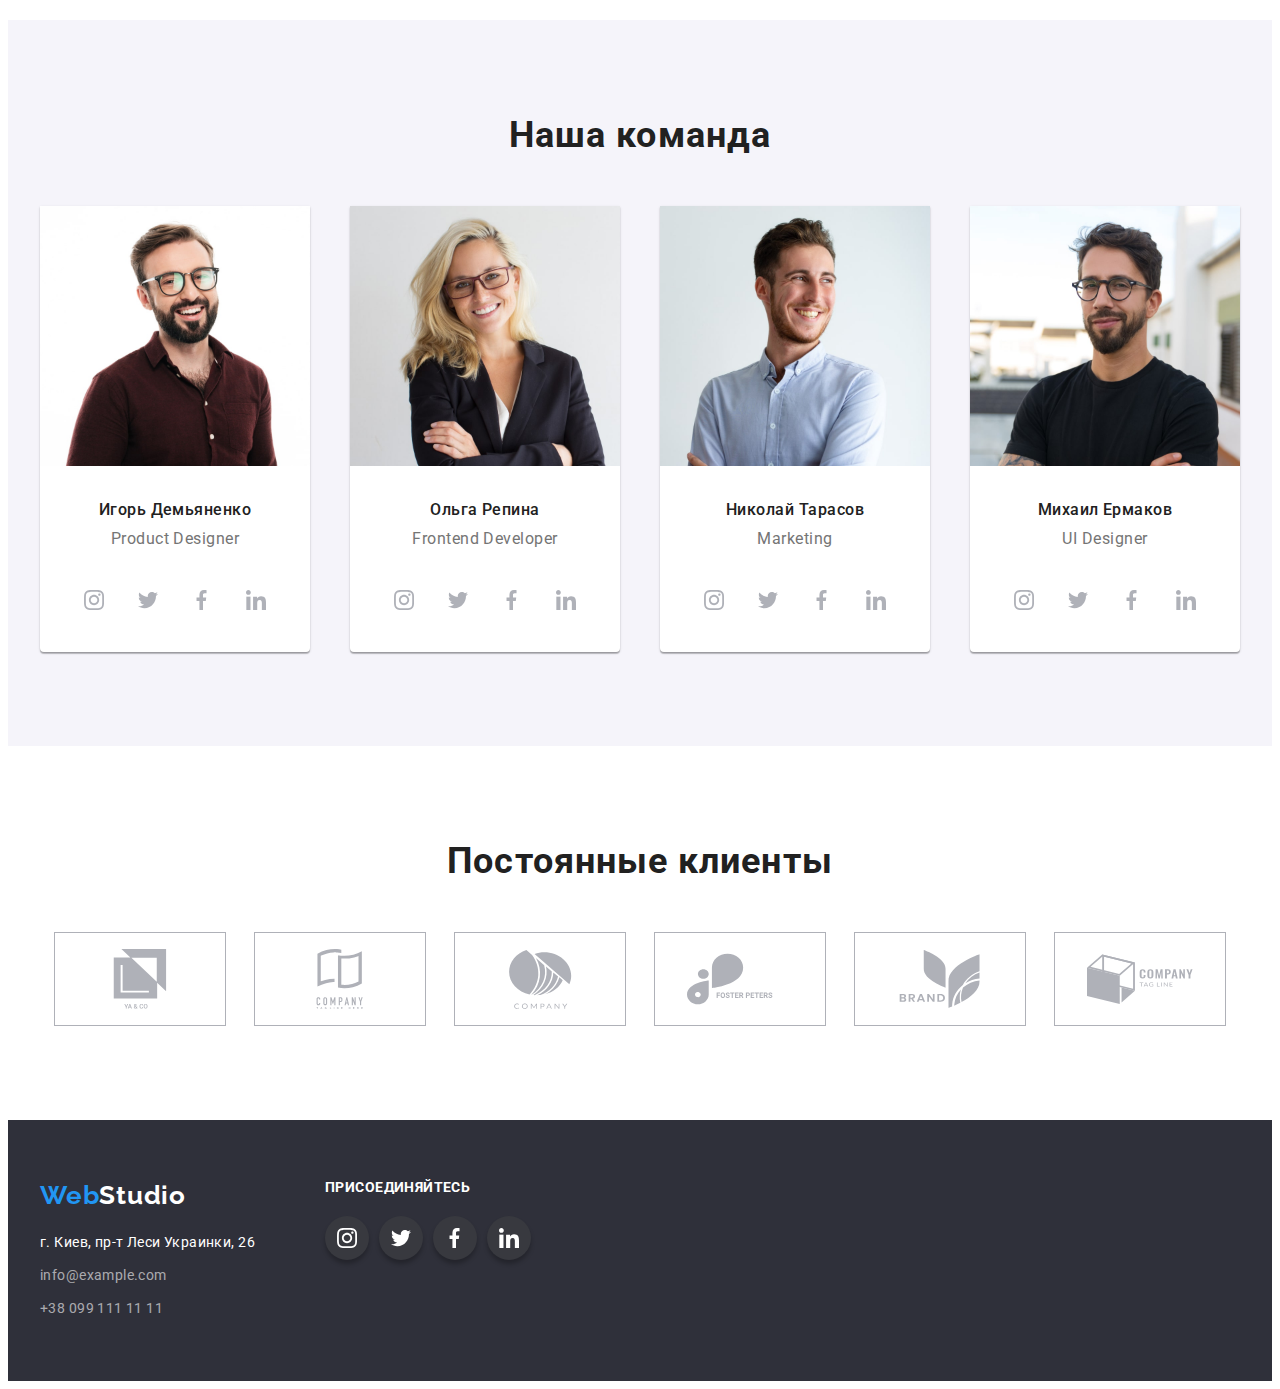
==== commit cabc1c50: "Внесла зміни" ====
--- a/index.html
+++ b/index.html
@@ -23,7 +23,7 @@
             <div class="main-navigation">
             <ul class="header-list list">
                 <li class="header-item">
-                   <a class="header-link link" href="./index.html">Студия</a>  
+                   <a class="header-link link active " href="./index.html">Студия</a>  
                 </li>
                 <li class="header-item">
                     <a class="header-link link" href="./portfolio.html">Портфолио</a> 
@@ -55,7 +55,7 @@
         <section class="hero">
             <div class="container hero-container">
                 <h1 class="hero-title">Эффективные решения для вашего бизнеса</h1>
-                <button class="hero-button btn" type="button" data-modal-open >заказать услугу</button>
+                <button class="hero-button btn" type="button" data-modal-open >Заказать услугу</button>
             </div>
         </section>
         <!-- features section -->
@@ -137,25 +137,25 @@
                         <p class="team-position" lang="en">Product Designer</p>
                     </div>
                     <ul class="icon-list list">
-                        <li>
-                            <a class="icon-group"a class="icon-group" href="https://www.instagram.com"><svg class="group" width="20" height="20">
+                        <li class="icon-group-item">
+                            <a class="icon-group" href="https://www.instagram.com"><svg class="group" width="20" height="20">
                                 <use href="./img/sprite.svg#icon-instagram">
                                 </use>
                             </svg></a>
                         </li>
-                        <li>
+                        <li class="icon-group-item">
                             <a class="icon-group" href="https://www.twitter.com"><svg class="group" width="20" height="20">
                                 <use href="./img/sprite.svg#icon-twitter">
                                 </use>
                             </svg></a>
                         </li>
-                        <li>
+                        <li class="icon-group-item">
                             <a class="icon-group" href="https://www.facebook.com"><svg class="group" width="20" height="20">
                                 <use href="./img/sprite.svg#icon-Vector">
                                 </use>
                             </svg></a>
                         </li>
-                        <li>
+                        <li class="icon-group-item">
                             <a class="icon-group" href="https://www.linkedin.com"><svg class="group" width="20" height="20">
                                 <use href="./img/sprite.svg#icon-linkedin">
                                 </use>
--- a/css/style.css
+++ b/css/style.css
@@ -8,12 +8,6 @@
   margin-bottom: 0;
   padding-left: 0;
 }
-@keyframes appear {
-  0% { top: 294px;}
-  25% { height: 25%;}
-  50% { height: 50%;}
-  100% {height: 100%S;}
-  }
 :root {
   --primery-background-color:#FFFFFF;
   --secondary-background-color:#E5E5E5;
@@ -65,7 +59,6 @@
 .link {
   text-decoration: none;
 }
-
 .header-logo {
   font-family: Raleway;
   font-weight: bold;
@@ -78,6 +71,7 @@
 transition-property: transform;
 }
 .header-logo:hover {
+  transition: transform 250ms cubic-bezier(0.4, 0, 0.2, 1);
   transform: scale(1.25);
 }
 .main-navigation {
@@ -95,12 +89,19 @@
 font-size: 14px;
 line-height: 1.14;
 letter-spacing: 0.02em;
-
 color: var(--secondary-title-color);
 }
 .header-link:hover,
 .header-link:focus {
+  transition: color 250ms cubic-bezier(0.4, 0, 0.2, 1);
 color: var(--accent-color);
+}
+.active::after {
+  content: '';
+  display: block;
+  width: 100%;
+  background-color: var(--accent-color) ;
+  height: 1px;
 }
 .header-right {
   margin-left: auto;
@@ -350,13 +351,14 @@
 .icon-list {
   display: flex;
   width: 206px;
-  justify-content: center;
-  align-items: center;
+  justify-content: space-between;
+  align-items: center;
+  margin-bottom: 30px;
   margin-left: 32px;
-  margin-bottom: 30px;
 }
 .icon-group:hover,
 .icon-group:focus {
+  transition: background-color 250ms cubic-bezier(0.4, 0, 0.2, 1), color 250ms cubic-bezier(0.4, 0, 0.2, 1);
 color: var(--main-title-color);
 background-color: var(--accent-color);
 }
@@ -369,6 +371,9 @@
   align-items: center;
   border-radius: 50%;
 }
+.group {
+  fill: currentColor;
+}
 .container-customers {
 justify-content: center;
 align-items: flex-start;
@@ -389,6 +394,7 @@
 }
 .icon-group-customers:focus,
 .icon-group-customers:hover {
+  transition: color 250ms cubic-bezier(0.4, 0, 0.2, 1), border 250ms cubic-bezier(0.4, 0, 0.2, 1);
   color: var(--accent-color);
   border: 1px solid var(--accent-color);
 }
@@ -438,6 +444,7 @@
 }
 .contacts-link:hover,
 .contacts-link:focus {
+  transition: color 250ms cubic-bezier(0.4, 0, 0.2, 1);
 color: var(--accent-color);
 }
 .contacts-logo {
@@ -485,6 +492,7 @@
 }
 .footer-link:hover,
 .footer-link:focus {
+  transition: background-color 250ms cubic-bezier(0.4, 0, 0.2, 1);
   background-color: var(--accent-color);
 }
   .footer-link {
@@ -519,6 +527,7 @@
 }
 .portfolio-hero-button:focus,
 .portfolio-hero-button:hover {
+  transition: color 250ms cubic-bezier(0.4, 0, 0.2, 1), background-color 250ms cubic-bezier(0.4, 0, 0.2, 1);
   color: var(--main-title-color);
   background-color: var(--accent-color);
 }
@@ -534,6 +543,7 @@
 color: var(--secondary-title-color);
 flex-direction: column;
 padding: 6px 22px;
+border-radius: 4px;
 }
 .our-products-list {
   display: flex;
@@ -541,7 +551,8 @@
   margin-top: 34px;
 }
 .our-products-item:hover {
-  background: #FFFFFF;
+  transition: background-color 250ms cubic-bezier(0.4, 0, 0.2, 1), box-sizing 250ms cubic-bezier(0.4, 0, 0.2, 1), box-shadow 250ms cubic-bezier(0.4, 0, 0.2, 1);
+  background-color: #FFFFFF;
   box-sizing: border-box;
   box-shadow: 0px 1px 1px rgba(0, 0, 0, 0.12), 0px 4px 4px rgba(0, 0, 0, 0.06), 1px 4px 6px rgba(0, 0, 0, 0.16);
 }
@@ -554,12 +565,18 @@
 }
 .product-container {
   position: relative;
-  
   display: flex;
   width: 370px;
 height: 294px;
-}
-.text-product {clip-path: polygon(0px 0px, 0px 0px, 0px 0px, 0px 0px);
+overflow: hidden;
+}
+.our-products-item:hover .text-product
+{
+  transition: transform 2s cubic-bezier(0.4, 0, 0.2, 1);
+  transform: translateY(0%) ;
+}
+.text-product {
+  display: inline-block;
   position: absolute;
   top: 0;
   left: 0;
@@ -572,19 +589,16 @@
   color: #FFFFFF;
   background-color: rgba(33, 150, 243, 0.9);
   padding: 63px 24px;
-}
-.text-product:hover {
-  animation-name: appear;
-  animation-duration: 1.5s;
-  animation-timing-function: linear;
-  animation-iteration-count: infinite;
-  animation-direction: reverse;
+  transition: transform 2s cubic-bezier(0.47, 0, 0.745, 0.715) ;
+  transform: translateY(294px);
 }
 .our-products-item:not(:nth-child(3n)) {
   margin-right: 27px;
 }
 .our-title-container {
 padding: 20px 24px;
+position: relative;
+background-color: var(--primery-background-color );
 }
 .our-products-title {
   font-weight: bold;
